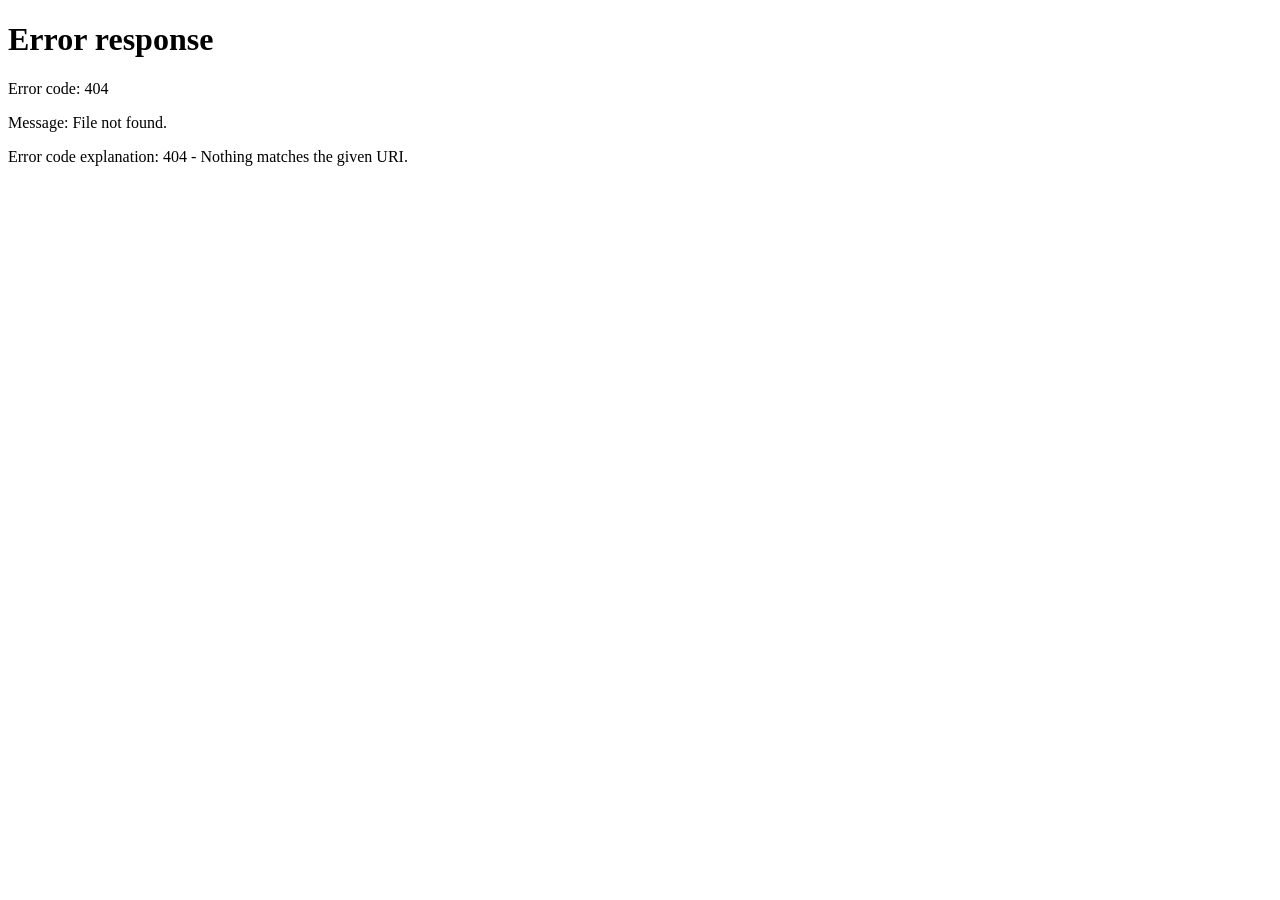
==== map.html @ 418e3bab "新增公交地铁出入口分段与到站提醒升级，修复火车分段面板等 4 处问题" ====
<!doctype html>
<html lang="zh-CN">
<head>
  <meta charset="utf-8" />
  <meta name="viewport" content="width=device-width, initial-scale=1, viewport-fit=cover" />
  <title>ZenMap · 地图</title>
  <meta name="description" content="ZenMap 导航地图页。" />
  <meta name="theme-color" media="(prefers-color-scheme: light)" content="#ffffff" />
  <meta name="theme-color" media="(prefers-color-scheme: dark)" content="#000000" />
  <link rel="icon" href="data:image/svg+xml,<svg xmlns='http://www.w3.org/2000/svg' viewBox='0 0 24 24'><polygon points='3 11 22 2 13 21 11 13 3 11' fill='%231d1d1f' stroke='%23ffffff' stroke-width='1.2'/></svg>" />

  <link rel="preconnect" href="https://tile.openstreetmap.de" />
  <link rel="preconnect" href="https://restapi.amap.com" />
  <link rel="preconnect" href="https://photon.komoot.io" />
  <link rel="dns-prefetch" href="https://routing.openstreetmap.de" />
  <link rel="dns-prefetch" href="https://b.tile.openstreetmap.fr" />
  <link rel="dns-prefetch" href="https://router.project-osrm.org" />
  <link rel="dns-prefetch" href="https://overpass-api.de" />

  <link rel="stylesheet" href="./assets/vendor/leaflet.css" />
  <link rel="stylesheet" href="./assets/css/zen.css" />
  <link rel="stylesheet" href="./assets/css/zen-tw.css" />
</head>
<body class="overflow-hidden bg-zen-surface text-zen-ink antialiased">

  <div id="map" class="zen-map absolute inset-0 z-0"></div>
  <div id="map-skeleton" role="status">正在加载地图…</div>

  <div id="alert-banner" hidden role="alert" aria-live="assertive"
    class="fixed inset-x-3 top-[calc(env(safe-area-inset-top)+5rem)] z-30 border border-zen-ink bg-zen-ink px-4 py-3 text-zen-surface">
    <p id="alert-title" class="text-base font-semibold tracking-tight">即将到站</p>
    <p id="alert-sub" class="mt-0.5 text-xs opacity-80">请准备下车</p>
  </div>

  <header class="zen-topbar fixed inset-x-0 top-0 z-20 pt-[env(safe-area-inset-top)]">
    <div class="flex min-w-0 items-center gap-2 px-3 py-2 sm:px-4">
      <a href="./index.html" aria-label="返回首页"
        class="zen-icon shrink-0 focus-visible:outline-2 focus-visible:outline-offset-2 focus-visible:outline-zen-ink">
        <span aria-hidden="true"><svg viewBox="0 0 24 24" fill="none" stroke="currentColor" stroke-width="2" stroke-linecap="round" stroke-linejoin="round" aria-hidden="true" class="size-5"><path d="m15 18-6-6 6-6" /></svg></span>
      </a>

      <div class="min-w-0 flex-1 px-1">
        <p id="mode-label" class="zen-label">导航</p>
        <p id="dest-label" class="mt-1 truncate text-base font-semibold tracking-[-0.02em]">目的地</p>
        <div id="dest-note" hidden class="mt-1 flex flex-col gap-0.5 text-[0.6875rem] text-zen-ghost">
          <div class="flex items-center gap-2">
            <span id="dest-note-text" class="min-w-0 truncate"></span>
            <button id="dest-switch" type="button" hidden
              class="shrink-0 underline underline-offset-4 transition-colors hover:text-zen-ink focus-visible:outline-2 focus-visible:outline-offset-2 focus-visible:outline-zen-ink">换一个</button>
          </div>
          <p id="dest-note-warn" hidden class="truncate">实时地点服务繁忙，已使用备用数据</p>
        </div>
      </div>

      <button id="locate-btn" type="button" aria-label="定位到我的位置"
        class="zen-icon shrink-0 focus-visible:outline-2 focus-visible:outline-offset-2 focus-visible:outline-zen-ink">
        <svg aria-hidden="true" viewBox="0 0 24 24" fill="none" stroke="currentColor" stroke-width="1.5" stroke-linecap="round" class="size-5">
          <circle cx="12" cy="12" r="3.2" />
          <path d="M12 2.5v3.2M12 18.3v3.2M2.5 12h3.2M18.3 12h3.2" />
        </svg>
      </button>
    </div>
  </header>

  <div id="nav-bar" hidden role="status" aria-live="polite"
    style="top: calc(env(safe-area-inset-top) + var(--z-topbar, 5rem) + 0.5rem)"
    class="zen-glass fixed inset-x-3 z-30 border border-zen-line px-4 py-3">
    <div class="flex items-baseline justify-between gap-3">
      <p id="nav-remain" class="text-lg font-semibold tracking-[-0.02em]">等待定位…</p>
      <p id="nav-eta" class="shrink-0 text-xs text-zen-ghost"></p>
    </div>
    <p id="nav-leg" class="mt-1 truncate text-xs leading-5 text-zen-ghost" hidden></p>
    <div id="nav-offroute" hidden class="mt-2.5 flex items-center justify-between gap-3 border-t border-zen-line pt-2.5">
      <p class="text-sm font-medium tracking-[-0.01em]">已偏离路线</p>
      <button id="nav-reroute" type="button"
        class="zen-mini text-xs focus-visible:outline-2 focus-visible:outline-offset-2 focus-visible:outline-zen-ink">重新规划</button>
    </div>
  </div>

  <button id="nav-exit" type="button" hidden
    style="bottom: calc(env(safe-area-inset-bottom) + 1rem)"
    class="zen-pill zen-pill-solid fixed right-3 z-30 text-xs focus-visible:outline-2 focus-visible:outline-offset-2 focus-visible:outline-zen-ink">退出导航</button>

  <div id="dest-candidates" hidden style="top: calc(var(--z-topbar, 5rem) + 0.75rem); max-height: calc(100dvh - var(--z-sheet, 0px) - var(--z-topbar, 5rem) - 10rem); overflow-y: auto"
    class="zen-glass fixed inset-x-3 z-30 border border-zen-line p-4 sm:left-auto sm:w-96">
    <div class="flex items-center justify-between gap-3">
      <p id="dest-candidates-title" class="zen-label">找到多个地点</p>
      <button id="dest-candidates-close" type="button"
        class="text-[0.6875rem] text-zen-ghost transition-colors hover:text-zen-ink focus-visible:outline-2 focus-visible:outline-offset-2 focus-visible:outline-zen-ink">收起</button>
    </div>
    <p class="mt-1.5 text-xs leading-5 text-zen-ghost">选一个再规划路线，选错可以点「换一个」改。</p>
    <ul id="dest-candidate-list" role="group" aria-label="候选地点" class="mt-3 grid gap-2"></ul>
    <button id="dest-retype" type="button"
      class="mt-3 text-xs text-zen-ghost underline underline-offset-4 transition-colors hover:text-zen-ink focus-visible:outline-2 focus-visible:outline-offset-2 focus-visible:outline-zen-ink">都不是，重新输入</button>
  </div>

  <button id="gas-btn" type="button" hidden style="bottom: calc(var(--z-sheet, 0px) + 0.75rem)"
    class="zen-pill fixed right-3 z-20 text-xs tracking-[-0.01em] text-zen-ink focus-visible:outline-2 focus-visible:outline-offset-2 focus-visible:outline-zen-ink">
    <span aria-hidden="true"><svg viewBox="0 0 24 24" fill="none" stroke="currentColor" stroke-width="1.5" stroke-linecap="round" stroke-linejoin="round" aria-hidden="true" class="size-4"><line x1="3" x2="15" y1="22" y2="22" /><line x1="4" x2="14" y1="9" y2="9" /><path d="M14 22V4a2 2 0 0 0-2-2H6a2 2 0 0 0-2 2v18" /><path d="M14 13h2a2 2 0 0 1 2 2v2a2 2 0 0 0 2 2 2 2 0 0 0 2-2V9.83a2 2 0 0 0-.59-1.42L18 5" /></svg></span><span>附近加油站</span>
  </button>

  <button id="gas-chip" type="button" hidden style="bottom: calc(var(--z-sheet, 0px) + 0.75rem)"
    class="zen-pill zen-pill-solid fixed right-3 z-20 text-xs tracking-[-0.01em] focus-visible:outline-2 focus-visible:outline-offset-2 focus-visible:outline-zen-ink">
    <span aria-hidden="true"><svg viewBox="0 0 24 24" fill="none" stroke="currentColor" stroke-width="1.5" stroke-linecap="round" stroke-linejoin="round" aria-hidden="true" class="size-4"><line x1="3" x2="15" y1="22" y2="22" /><line x1="4" x2="14" y1="9" y2="9" /><path d="M14 22V4a2 2 0 0 0-2-2H6a2 2 0 0 0-2 2v18" /><path d="M14 13h2a2 2 0 0 1 2 2v2a2 2 0 0 0 2 2 2 2 0 0 0 2-2V9.83a2 2 0 0 0-.59-1.42L18 5" /></svg></span><span>途经 <span id="gas-chip-name"></span></span><span class="opacity-60">更换</span>
  </button>

  <div id="gas-panel" hidden style="bottom: calc(var(--z-sheet, 0px) + 4rem); max-height: calc(100dvh - var(--z-sheet, 0px) - 11rem); overflow-y: auto"
    class="zen-glass fixed inset-x-3 z-20 border border-zen-line p-4 sm:left-auto sm:w-96">
    <div class="flex items-center justify-between gap-3">
      <p class="zen-label">附近加油站</p>
      <div class="flex items-center gap-3">
        <button id="gas-refresh" type="button"
          class="text-[0.6875rem] text-zen-ghost transition-colors hover:text-zen-ink focus-visible:outline-2 focus-visible:outline-offset-2 focus-visible:outline-zen-ink">刷新</button>
        <button id="gas-close" type="button"
          class="text-[0.6875rem] text-zen-ghost transition-colors hover:text-zen-ink focus-visible:outline-2 focus-visible:outline-offset-2 focus-visible:outline-zen-ink">收起</button>
      </div>
    </div>
    <p id="gas-status" class="mt-1.5 text-xs leading-5 text-zen-ghost">正在查找…</p>
    <p id="gas-waypoint" hidden class="mt-1.5 text-xs leading-5 text-zen-ink">途经 <span id="gas-waypoint-name" class="font-medium"></span><button
        id="gas-clear" type="button"
        class="ml-1 text-xs text-zen-ghost underline underline-offset-4 transition-colors hover:text-zen-ink focus-visible:outline-2 focus-visible:outline-offset-4 focus-visible:outline-zen-ink">取消</button></p>
    <ul id="gas-list" class="mt-2 divide-y divide-zen-line border-t border-zen-line"></ul>
  </div>

  <section id="sheet" class="zen-glass fixed inset-x-0 bottom-0 z-20 px-5 pb-[max(1rem,env(safe-area-inset-bottom))] pt-4">
    <div class="flex items-start justify-between gap-4">
      <div class="min-w-0">
        <p class="zen-label">起点</p>
        <p class="mt-1.5 flex items-center gap-2 text-base font-semibold tracking-[-0.02em]">
          <span id="status-dot" hidden></span>
          <span id="status-text" class="truncate">正在获取位置…</span>
        </p>
        <p id="status-sub" class="mt-1.5 text-xs leading-5 text-zen-ghost">首次使用请允许位置权限</p>
      </div>
      <button id="retry-btn" type="button" hidden
        class="zen-mini shrink-0 text-xs focus-visible:outline-2 focus-visible:outline-offset-2 focus-visible:outline-zen-ink">重试定位</button>
    </div>

    <p id="offline-note" hidden class="mt-2 text-xs leading-5 text-zen-ghost">网络已断开 · 可显示上次查到的加油站/天气</p>

    <button id="manual-link" type="button"
      class="mt-3 text-xs text-zen-ghost underline-offset-4 transition-colors hover:text-zen-ink hover:underline focus-visible:outline-2 focus-visible:outline-offset-4 focus-visible:outline-zen-ink">手动设置起点</button>

    <form id="origin-form" class="mt-3 items-center gap-2" hidden>
      <label for="origin-input" class="sr-only">手动输入起点</label>
      <input id="origin-input" type="text" enterkeyhint="go" autocomplete="off" autocapitalize="off" spellcheck="false" maxlength="60"
        placeholder="输入起点，如：人民广场"
        class="min-w-0 flex-1 bg-transparent pb-2 text-base tracking-[-0.01em] caret-zen-ink outline-none placeholder:text-zen-ghost" />
      <button type="submit" aria-label="确认起点"
        class="zen-icon-solid shrink-0 focus-visible:outline-2 focus-visible:outline-offset-2 focus-visible:outline-zen-ink"><span aria-hidden="true"><svg viewBox="0 0 24 24" fill="none" stroke="currentColor" stroke-width="2" stroke-linecap="round" stroke-linejoin="round" aria-hidden="true" class="size-5"><path d="m9 18 6-6-6-6" /></svg></span></button>
    </form>
    <p id="origin-error" hidden class="mt-2 text-xs text-zen-ghost">没找到这个地点，换个说法试试</p>

    <div id="weather-panel" hidden class="mt-4 border-t border-zen-line pt-4">
      <p class="zen-label">天气</p>
      <p class="mt-1.5 flex items-baseline gap-2">
        <span id="weather-temp" class="text-[1.75rem] font-semibold leading-none tracking-[-0.02em]">—</span>
        <span id="weather-text" class="text-sm text-zen-ghost">正在获取…</span>
      </p>
      <p id="weather-rain" class="mt-1.5 text-xs leading-5 text-zen-ghost"></p>
      <p id="weather-dest" hidden class="mt-1.5 text-xs leading-5 text-zen-ghost">目的地 <span id="weather-dest-temp"></span>° <span id="weather-dest-text"></span></p>
    </div>

    <div id="route-panel" hidden class="mt-4 border-t border-zen-line pt-4">
      <div class="flex items-center justify-between gap-3">
        <p id="route-title" class="zen-label">公交路线</p>
        <span id="route-tag" class="zen-badge"></span>
      </div>
      <p id="route-summary" class="mt-2">正在规划路线…</p>
      <p id="route-note" hidden class="mt-1.5 text-xs leading-5 text-zen-ghost"></p>
      <div id="route-strategy" hidden role="group" aria-label="公交策略" class="mt-3 flex flex-wrap items-center gap-1.5"></div>
      <div id="route-options" hidden class="mt-3 flex flex-wrap gap-2"></div>
      <div id="route-safety" hidden class="mt-3 border-t border-zen-line pt-3"></div>
      <p id="safety-disclaimer" hidden class="mt-2 text-xs leading-5 text-zen-ghost">安全评分为启发式估算，风险数据为演示样本</p>
      <div id="transit-cross" hidden class="mt-3 border border-zen-line p-3">
        <p id="transit-cross-text" class="text-xs leading-5"></p>
        <button id="transit-cross-toggle" type="button"
          class="mt-2 text-xs text-zen-ghost underline underline-offset-4 transition-colors hover:text-zen-ink focus-visible:outline-2 focus-visible:outline-offset-2 focus-visible:outline-zen-ink">查看分段</button>
        <a id="transit-cross-12306" href="https://kyfw.12306.cn/otn/leftTicket/init" target="_blank" rel="noopener"
          class="ml-3 mt-2 inline-block text-xs text-zen-ghost underline underline-offset-4 transition-colors hover:text-zen-ink focus-visible:outline-2 focus-visible:outline-offset-2 focus-visible:outline-zen-ink">去 12306 查高铁票</a>
        <ul id="transit-legs" hidden class="mt-2.5 grid gap-1.5 border-t border-zen-line pt-2.5 text-xs leading-5 text-zen-ghost"></ul>
      </div>
      <div id="route-stops" class="mt-2.5 grid grid-cols-2 gap-x-4 gap-y-1.5 text-xs leading-5 text-zen-ghost">
        <div class="min-w-0">
          <p class="truncate">上车 <span id="board-name" class="text-zen-ink">—</span></p>
          <p id="board-extra" class="truncate text-zen-ink" hidden></p>
        </div>
        <div class="min-w-0">
          <p class="truncate">下车 <span id="alight-name" class="text-zen-ink">—</span></p>
          <p id="alight-extra" class="truncate text-zen-ink" hidden></p>
        </div>
      </div>
      <div id="route-exits" hidden class="mt-2">
        <button id="route-exits-toggle" type="button"
          class="text-xs text-zen-ghost underline underline-offset-4 transition-colors hover:text-zen-ink focus-visible:outline-2 focus-visible:outline-offset-2 focus-visible:outline-zen-ink">看其他出入口</button>
        <ul id="route-exits-list" hidden class="mt-2 grid gap-1.5 text-xs leading-5 text-zen-ghost"></ul>
      </div>
      <div id="route-remind" class="mt-3.5 flex flex-wrap items-center gap-x-3 gap-y-2">
        <label for="threshold" class="text-xs text-zen-ghost">到站提醒</label>
        <select id="threshold"
          class="zen-mini text-xs text-zen-ink outline-none focus-visible:outline-2 focus-visible:outline-offset-2 focus-visible:outline-zen-ink">
          <option value="300">300 m</option>
          <option value="500" selected>500 m</option>
          <option value="800">800 m</option>
          <option value="1000">1 km</option>
        </select>
        <button id="test-alert" type="button"
          class="zen-mini text-xs text-zen-ghost focus-visible:outline-2 focus-visible:outline-offset-2 focus-visible:outline-zen-ink">试一下提醒</button>
      </div>
      <p id="remind-status" class="mt-3 text-xs leading-5 text-zen-ghost">等待定位…</p>

      <button id="start-nav-btn" type="button" hidden
        class="zen-btn-primary mt-4 w-full focus-visible:outline-2 focus-visible:outline-offset-2 focus-visible:outline-zen-ink">开始导航</button>
    </div>
  </section>

  <script src="./assets/vendor/leaflet.js" defer></script>
  <script src="./assets/js/config.js" defer></script>
  <script src="./assets/js/store.js" defer></script>
  <script src="./assets/js/net.js" defer></script>
  <script src="./assets/js/coord.js" defer></script>
  <script src="./assets/js/remind.js" defer></script>
  <script src="./assets/js/transit.js" defer></script>
  <script src="./assets/js/drive.js" defer></script>
  <script src="./assets/js/safety.js" defer></script>
  <script src="./assets/js/gas.js" defer></script>
  <script src="./assets/js/weather.js" defer></script>
  <script src="./assets/js/poi.js" defer></script>
  <script src="./assets/js/map.js" defer></script>
</body>
</html>
---- assets/css/zen.css ----
:root {
  color-scheme: light dark;
  --z-surface: #ffffff;
  --z-ink: #1d1d1f;
  --z-ghost: #86868b;
  --z-line: #e5e5ea;
  --z-fill: #f2f2f7;
  --z-grade-high: #34c759;
  --z-grade-mid: #ff9500;
  --z-grade-low: #ff3b30;
  --z-accent-soft: #f2f2f7;
  --z-surface-glass: rgba(255, 255, 255, 0.72);
  --z-shadow-sm: 0 1px 2px rgba(0, 0, 0, 0.05);
  --z-shadow-md: 0 8px 30px rgba(0, 0, 0, 0.08);
  --z-radius: 1.25rem;
  --z-radius-btn: 0.875rem;
  --z-ease: cubic-bezier(0.34, 1.56, 0.64, 1);
}

@media (prefers-color-scheme: dark) {
  :root {
    --z-surface: #000000;
    --z-ink: #f5f5f7;
    --z-ghost: #98989d;
    --z-line: #2c2c2e;
    --z-fill: #1c1c1e;
    --z-grade-high: #30d158;
    --z-grade-mid: #ff9f0a;
    --z-grade-low: #ff453a;
    --z-accent-soft: #1c1c1e;
    --z-surface-glass: rgba(28, 28, 30, 0.72);
    --z-shadow-sm: none;
    --z-shadow-md: 0 8px 30px rgba(0, 0, 0, 0.55);
  }
}

html {
  -webkit-text-size-adjust: 100%;
  -webkit-tap-highlight-color: transparent;
}

body {
  font-family: -apple-system, "SF Pro Display", "SF Pro Text", "PingFang SC", "Hiragino Sans GB", "Microsoft YaHei", system-ui, sans-serif;
  line-height: 1.5;
}

::selection {
  background: color-mix(in srgb, var(--z-ink) 18%, transparent);
}

input:-webkit-autofill {
  -webkit-text-fill-color: var(--z-ink);
  -webkit-box-shadow: 0 0 0 100px var(--z-surface) inset;
}

.zen-radius {
  border-radius: var(--z-radius);
}

.zen-num {
  font-variant-numeric: tabular-nums;
}

.zen-label {
  font-size: 0.6875rem;
  font-weight: 500;
  letter-spacing: 0.1em;
  text-transform: uppercase;
  color: var(--z-ghost);
}

.zen-glass {
  background: var(--z-surface-glass);
  -webkit-backdrop-filter: saturate(180%) blur(20px);
  backdrop-filter: saturate(180%) blur(20px);
}

@supports not ((backdrop-filter: blur(1px)) or (-webkit-backdrop-filter: blur(1px))) {
  .zen-glass {
    background: var(--z-surface);
  }
}

.zen-btn-primary {
  display: flex;
  align-items: center;
  justify-content: center;
  gap: 0.625rem;
  border: 0;
  border-radius: 999px;
  padding: 1.0625rem 1.75rem;
  background: var(--z-ink);
  color: var(--z-surface);
  box-shadow: var(--z-shadow-sm);
  transition: transform 0.25s var(--z-ease), background-color 0.25s ease;
}

.zen-btn-primary:hover {
  background: color-mix(in srgb, var(--z-ink) 84%, var(--z-surface));
}

.zen-btn-primary:active {
  transform: scale(0.97);
  background: color-mix(in srgb, var(--z-ink) 72%, var(--z-surface));
}

.zen-btn-primary:focus-visible {
  outline: 2px solid var(--z-ink);
  outline-offset: 3px;
}

.zen-btn-secondary {
  display: flex;
  align-items: center;
  justify-content: center;
  gap: 0.5rem;
  border: 0;
  border-radius: 999px;
  padding: 0.9375rem 1.5rem;
  background: var(--z-fill);
  color: var(--z-ink);
  transition: transform 0.25s var(--z-ease), background-color 0.25s ease;
}

.zen-btn-secondary:hover {
  background: color-mix(in srgb, var(--z-fill) 88%, var(--z-ink));
}

.zen-btn-secondary:active {
  transform: scale(0.98);
}

.zen-btn-secondary:focus-visible {
  outline: 2px solid var(--z-ink);
  outline-offset: 3px;
}

.zen-mini {
  border: 0;
  border-radius: 999px;
  padding: 0.5rem 0.875rem;
  background: var(--z-fill);
  color: var(--z-ink);
  transition: transform 0.25s var(--z-ease), background-color 0.25s ease;
}

.zen-mini:hover {
  background: color-mix(in srgb, var(--z-fill) 88%, var(--z-ink));
}

.zen-mini:active {
  transform: scale(0.97);
}

.zen-list {
  overflow: hidden;
  border-radius: var(--z-radius);
  background: var(--z-surface);
  box-shadow: 0 0 0 1px var(--z-line);
}

.zen-row {
  position: relative;
  display: flex;
  align-items: center;
  gap: 1rem;
  width: 100%;
  padding: 0.9375rem 1.125rem;
  text-align: left;
  color: var(--z-ink);
  transition: background-color 0.25s ease;
}

.zen-row::before {
  content: "";
  position: absolute;
  top: 0;
  left: 3.875rem;
  right: 0;
  height: 1px;
  background: var(--z-line);
}

.zen-row:first-child::before {
  content: none;
}

.zen-row:hover {
  background: var(--z-fill);
}

.zen-row:active {
  background: color-mix(in srgb, var(--z-fill) 80%, var(--z-ink));
}

.zen-row:focus-visible {
  outline: none;
  box-shadow: inset 0 0 0 2px var(--z-ink);
}

.zen-row-icon {
  display: grid;
  place-items: center;
  width: 1.75rem;
  color: var(--z-ink);
}

.zen-row-arrow {
  display: grid;
  place-items: center;
  margin-left: auto;
  color: var(--z-ghost);
}

.zen-chip {
  border: 0;
  border-radius: 999px;
  padding: 0.4375rem 0.875rem;
  background: var(--z-accent-soft);
  color: var(--z-ghost);
  font-size: 0.75rem;
  transition: transform 0.25s var(--z-ease), background-color 0.25s ease, color 0.25s ease;
}

.zen-chip:hover {
  background: color-mix(in srgb, var(--z-fill) 82%, var(--z-ink));
  color: var(--z-ink);
}

.zen-chip:active {
  transform: scale(0.97);
}

.zen-chip:focus-visible {
  outline: 2px solid var(--z-ink);
  outline-offset: 2px;
}

.zen-badge {
  display: inline-flex;
  align-items: center;
  border-radius: 999px;
  padding: 0.25rem 0.625rem;
  background: var(--z-accent-soft);
  color: var(--z-ghost);
  font-size: 0.6875rem;
  letter-spacing: 0.02em;
  white-space: nowrap;
}

.zen-icon {
  display: grid;
  place-items: center;
  width: 2.5rem;
  height: 2.5rem;
  border-radius: 999px;
  color: var(--z-ink);
  transition: transform 0.25s var(--z-ease), background-color 0.25s ease;
}

.zen-icon:hover {
  background: color-mix(in srgb, var(--z-fill) 70%, transparent);
}

.zen-icon:active {
  transform: scale(0.94);
  background: var(--z-fill);
}

.zen-icon:focus-visible {
  outline: 2px solid var(--z-ink);
  outline-offset: 2px;
}

.zen-icon-solid {
  display: grid;
  place-items: center;
  width: 2.5rem;
  height: 2.5rem;
  border: 0;
  border-radius: 999px;
  background: var(--z-ink);
  color: var(--z-surface);
  transition: transform 0.25s var(--z-ease), background-color 0.25s ease;
}

.zen-icon-solid:hover {
  background: color-mix(in srgb, var(--z-ink) 84%, var(--z-surface));
}

.zen-icon-solid:active {
  transform: scale(0.94);
}

.zen-icon-solid:focus-visible {
  outline: 2px solid var(--z-ink);
  outline-offset: 2px;
}

.zen-pill {
  display: flex;
  align-items: center;
  gap: 0.375rem;
  border: 1px solid var(--z-line);
  border-radius: 999px;
  padding: 0.625rem 0.9375rem;
  background: var(--z-surface-glass);
  -webkit-backdrop-filter: saturate(180%) blur(20px);
  backdrop-filter: saturate(180%) blur(20px);
  box-shadow: var(--z-shadow-md);
  transition: transform 0.25s var(--z-ease), background-color 0.25s ease;
}

.zen-pill:hover {
  background: color-mix(in srgb, var(--z-surface-glass) 82%, var(--z-ink));
}

.zen-pill:active {
  transform: scale(0.97);
}

.zen-pill:focus-visible {
  outline: 2px solid var(--z-ink);
  outline-offset: 2px;
}

@supports not ((backdrop-filter: blur(1px)) or (-webkit-backdrop-filter: blur(1px))) {
  .zen-pill {
    background: var(--z-surface);
  }
}

.zen-pill-solid {
  border-color: transparent;
  background: var(--z-ink);
  color: var(--z-surface);
}

.zen-pill-solid:hover {
  background: color-mix(in srgb, var(--z-ink) 84%, var(--z-surface));
}

.zen-topbar {
  border-bottom: 1px solid var(--z-line);
  background: var(--z-surface-glass);
  -webkit-backdrop-filter: saturate(180%) blur(20px);
  backdrop-filter: saturate(180%) blur(20px);
}

@supports not ((backdrop-filter: blur(1px)) or (-webkit-backdrop-filter: blur(1px))) {
  .zen-topbar {
    background: var(--z-surface);
  }
}

#sheet {
  border-radius: var(--z-radius) var(--z-radius) 0 0;
  box-shadow: 0 -8px 30px rgba(0, 0, 0, 0.08);
  max-height: 52vh;
  max-height: 52dvh;
  overflow-y: auto;
  overscroll-behavior: contain;
}

@media (prefers-color-scheme: dark) {
  #sheet {
    box-shadow: 0 -8px 30px rgba(0, 0, 0, 0.5);
  }
}

@media (min-width: 640px) {
  #sheet {
    border-radius: var(--z-radius);
  }
}

#panel {
  position: fixed;
  inset: 0;
  z-index: 50;
  display: none;
}

#panel[data-open="true"] {
  display: block;
}

.zen-scrim {
  opacity: 0;
  transition: opacity 0.3s ease;
}

.zen-scrim[data-open="true"] {
  opacity: 1;
}

.zen-panel {
  opacity: 0;
  transform: translateY(1.5rem);
  transition: opacity 0.32s var(--z-ease), transform 0.32s var(--z-ease);
}

.zen-panel[data-open="true"] {
  opacity: 1;
  transform: none;
}

.zen-rise {
  animation: zen-rise 0.32s var(--z-ease) both;
}

@keyframes zen-rise {
  from {
    opacity: 0;
    transform: translateY(0.6rem);
  }
  to {
    opacity: 1;
    transform: none;
  }
}

.zen-shake {
  animation: zen-shake 0.2s ease-in-out 2;
}

@keyframes zen-shake {
  0%,
  100% {
    transform: none;
  }
  25% {
    transform: translateX(-4px);
  }
  75% {
    transform: translateX(4px);
  }
}

#destination,
#origin-input {
  border-bottom: 1px solid var(--z-line);
  transition: border-color 0.25s ease;
}

#destination:focus,
#origin-input:focus {
  border-bottom-color: var(--z-ink);
}

#start-btn {
  font-weight: 600;
}

#close-btn {
  border-radius: 999px;
  transition: background-color 0.25s ease, color 0.25s ease;
}

#close-btn:hover {
  background: var(--z-fill);
  color: var(--z-ink);
}

#alert-banner {
  border-radius: var(--z-radius-btn);
  box-shadow: 0 8px 30px rgba(0, 0, 0, 0.18);
  animation: zen-flash 1s ease-in-out infinite;
}

#alert-banner[hidden] {
  display: none;
}

#gas-btn[hidden] {
  display: none;
}

#gas-chip[hidden] {
  display: none;
}

#gas-panel {
  border-radius: var(--z-radius);
}

#gas-list {
  border-top-color: var(--z-line);
}

#gas-clear:focus-visible,
#gas-refresh:focus-visible,
#gas-close:focus-visible {
  outline-color: var(--z-ink);
}

.gas-row {
  transition: background-color 0.25s ease, color 0.25s ease;
}

.gas-row:hover {
  background: var(--z-fill);
}

.gas-row[aria-pressed="true"] {
  background: var(--z-ink);
  color: var(--z-surface);
  font-weight: 500;
}

.gas-row[aria-pressed="true"] .gas-meta {
  color: var(--z-surface);
  opacity: 0.8;
}

#route-summary {
  font-size: 1.75rem;
  font-weight: 600;
  letter-spacing: -0.02em;
  line-height: 1.2;
  font-variant-numeric: tabular-nums;
}

#route-panel {
  border-top-color: var(--z-line);
}

#route-stops[hidden],
#route-remind[hidden],
#route-options[hidden],
#route-strategy[hidden],
#route-safety[hidden] {
  display: none;
}

#route-strategy .zen-mini[aria-pressed="true"] {
  background: var(--z-ink);
  color: var(--z-surface);
}

#nav-bar[hidden],
#nav-exit[hidden],
#nav-offroute[hidden],
#start-nav-btn[hidden] {
  display: none;
}

body[data-nav="on"] #sheet,
body[data-nav="on"] #gas-btn,
body[data-nav="on"] #gas-chip,
body[data-nav="on"] #gas-panel,
body[data-nav="on"] #dest-candidates {
  display: none;
}

body[data-nav="on"] #alert-banner {
  top: calc(env(safe-area-inset-top) + var(--z-topbar, 5rem) + 9.5rem);
}

#route-strategy .zen-mini:disabled {
  opacity: 0.55;
}

#route-options .zen-option {
  min-width: 7.5rem;
  border-radius: var(--z-radius-btn);
  transition: transform 0.25s var(--z-ease), background-color 0.25s ease, border-color 0.25s ease, color 0.25s ease;
}

#route-options .zen-option:hover {
  background: var(--z-fill);
}

#route-options .zen-option-active {
  border-color: var(--z-ink);
  background: var(--z-ink);
  color: var(--z-surface);
}

#route-options .zen-option-active:hover {
  background: var(--z-ink);
}

#route-options .zen-option-active .zen-grade-high,
#route-options .zen-option-active .zen-grade-mid,
#route-options .zen-option-active .zen-grade-low {
  color: var(--z-surface);
  opacity: 0.8;
}

#dest-candidates .zen-option {
  border-radius: var(--z-radius-btn);
  transition: background-color 0.25s ease, border-color 0.25s ease, color 0.25s ease;
}

#dest-candidates .zen-option:hover {
  background: var(--z-fill);
}

#dest-candidates .zen-option-active {
  border-color: var(--z-ink);
  background: var(--z-ink);
  color: var(--z-surface);
}

#dest-candidates .zen-option-active:hover {
  background: var(--z-ink);
}

#dest-candidates .zen-option-active .zen-cand-sub {
  color: var(--z-surface);
  opacity: 0.75;
}

#route-safety > p:first-child {
  display: inline-flex;
  align-items: baseline;
  gap: 0.35rem;
  border-radius: 999px;
  padding: 0.3125rem 0.75rem;
  background: var(--z-accent-soft);
  font-size: 0.8125rem;
  font-variant-numeric: tabular-nums;
}

#route-safety > p:not(:first-child) {
  border-radius: 0.375rem;
  padding-left: 0.35rem;
}

#weather-temp {
  font-variant-numeric: tabular-nums;
}

#map-skeleton {
  position: fixed;
  top: calc(env(safe-area-inset-top) + var(--z-topbar, 5rem) + 1rem);
  left: 50%;
  z-index: 10;
  transform: translateX(-50%);
  border-radius: 999px;
  padding: 0.4375rem 0.875rem;
  background: var(--z-surface-glass);
  -webkit-backdrop-filter: saturate(180%) blur(20px);
  backdrop-filter: saturate(180%) blur(20px);
  box-shadow: var(--z-shadow-sm);
  color: var(--z-ghost);
  font-size: 0.8125rem;
  pointer-events: none;
}

#map-skeleton[hidden] {
  display: none;
}

.zen-map .leaflet-container {
  background: var(--z-surface);
  font-family: inherit;
  color: var(--z-ink);
}

.zen-map .leaflet-tile-pane {
  filter: grayscale(1) contrast(1.06);
}

@media (prefers-color-scheme: dark) {
  .zen-map .leaflet-tile-pane {
    filter: invert(1) grayscale(1) contrast(1.06);
  }
}

.zen-map .leaflet-control-attribution {
  padding: 4px 8px;
  background: transparent;
  color: var(--z-ghost);
  font-size: 10px;
  text-shadow: 0 0 2px var(--z-surface);
}

.zen-map .leaflet-control-attribution a {
  color: var(--z-ghost);
}

.zen-map .leaflet-bottom {
  bottom: calc(var(--z-sheet, 0px) + var(--z-bottom-extra, 0px));
  transition: bottom 0.3s var(--z-ease);
}

.zen-marker-dot {
  position: relative;
  display: block;
  width: 14px;
  height: 14px;
  border-radius: 999px;
  background: var(--z-ink);
  box-shadow: 0 0 0 3px var(--z-surface);
}

.zen-marker-dot::after {
  content: "";
  position: absolute;
  inset: -8px;
  border: 1px solid var(--z-ink);
  border-radius: 999px;
  opacity: 0.18;
  animation: zen-ping 3.2s cubic-bezier(0.16, 0.84, 0.44, 1) infinite;
}

.zen-marker-manual {
  display: block;
  width: 14px;
  height: 14px;
  border: 2px solid var(--z-ink);
  border-radius: 999px;
  background: var(--z-surface);
  box-sizing: border-box;
  box-shadow: 0 0 0 3px var(--z-surface);
}

.zen-marker-dest {
  display: block;
  width: 14px;
  height: 14px;
  border: 2px solid var(--z-ink);
  background: var(--z-surface);
  box-sizing: border-box;
  transform: rotate(45deg);
  box-shadow: 0 0 0 3px var(--z-surface);
}

.zen-marker-gas {
  position: relative;
  display: block;
  width: 14px;
  height: 14px;
  border: 2px solid var(--z-ink);
  border-radius: 999px;
  background: var(--z-surface);
  box-sizing: border-box;
}

.zen-marker-gas::after {
  content: "";
  position: absolute;
  inset: 3px;
  border-radius: 999px;
  background: var(--z-ink);
}

.zen-stop-board {
  display: block;
  width: 14px;
  height: 14px;
  border: 2px solid var(--z-ink);
  border-radius: 999px;
  background: var(--z-surface);
  box-sizing: border-box;
}

.zen-stop-alight {
  display: block;
  width: 14px;
  height: 14px;
  border-radius: 2px;
  background: var(--z-ink);
  box-shadow: 0 0 0 3px var(--z-surface);
}

.zen-marker-head {
  position: relative;
  display: block;
  width: 56px;
  height: 56px;
  pointer-events: none;
}

.zen-marker-cone {
  position: absolute;
  top: 50%;
  left: 50%;
  width: 44px;
  height: 44px;
  margin: -44px 0 0 -22px;
  color: var(--z-ink);
  opacity: 0.9;
  pointer-events: none;
  transform-origin: 50% 100%;
  transition: transform 0.18s linear;
}

.zen-marker-cone[hidden] {
  display: none;
}

.zen-marker-cone svg {
  display: block;
  width: 100%;
  height: 100%;
}

.zen-marker-core {
  position: absolute;
  top: 50%;
  left: 50%;
  width: 14px;
  height: 14px;
  margin: -7px 0 0 -7px;
  border-radius: 999px;
  background: var(--z-ink);
  box-shadow: 0 0 0 3px var(--z-surface);
}

#status-dot {
  display: inline-block;
  width: 0.5rem;
  height: 0.5rem;
  border-radius: 999px;
  background: var(--z-ink);
  animation: zen-blink 1.6s ease-in-out infinite;
}

#status-dot[hidden] {
  display: none;
}

#origin-form {
  display: flex;
}

#origin-form[hidden] {
  display: none;
}

.zen-grade-high {
  color: var(--z-grade-high);
}

.zen-grade-mid {
  color: var(--z-grade-mid);
}

.zen-grade-low {
  color: var(--z-grade-low);
}

@keyframes zen-flash {
  0%,
  100% {
    opacity: 1;
  }
  50% {
    opacity: 0.4;
  }
}

@keyframes zen-ping {
  0% {
    transform: scale(0.6);
    opacity: 0.4;
  }
  70%,
  100% {
    transform: scale(1.35);
    opacity: 0;
  }
}

@keyframes zen-blink {
  0%,
  100% {
    opacity: 0.3;
  }
  50% {
    opacity: 1;
  }
}

@media (prefers-reduced-motion: reduce) {
  .zen-btn-primary,
  .zen-btn-secondary,
  .zen-mini,
  .zen-row,
  .zen-chip,
  .zen-icon,
  .zen-icon-solid,
  .zen-pill,
  .gas-row,
  #route-options .zen-option,
  #close-btn,
  #destination,
  #origin-input,
  .zen-scrim,
  .zen-panel,
  .zen-map .leaflet-bottom {
    transition: none;
  }
  .zen-btn-primary:active,
  .zen-btn-secondary:active,
  .zen-mini:active,
  .zen-chip:active,
  .zen-icon:active,
  .zen-icon-solid:active,
  .zen-pill:active,
  .zen-btn-primary:hover,
  .zen-btn-secondary:hover,
  .zen-mini:hover,
  .zen-chip:hover,
  .zen-icon:hover,
  .zen-icon-solid:hover,
  .zen-pill:hover,
  #route-options .zen-option:hover {
    transform: none;
  }
  .zen-rise,
  .zen-shake,
  #alert-banner,
  #status-dot,
  .zen-marker-dot::after {
    animation: none;
  }
}
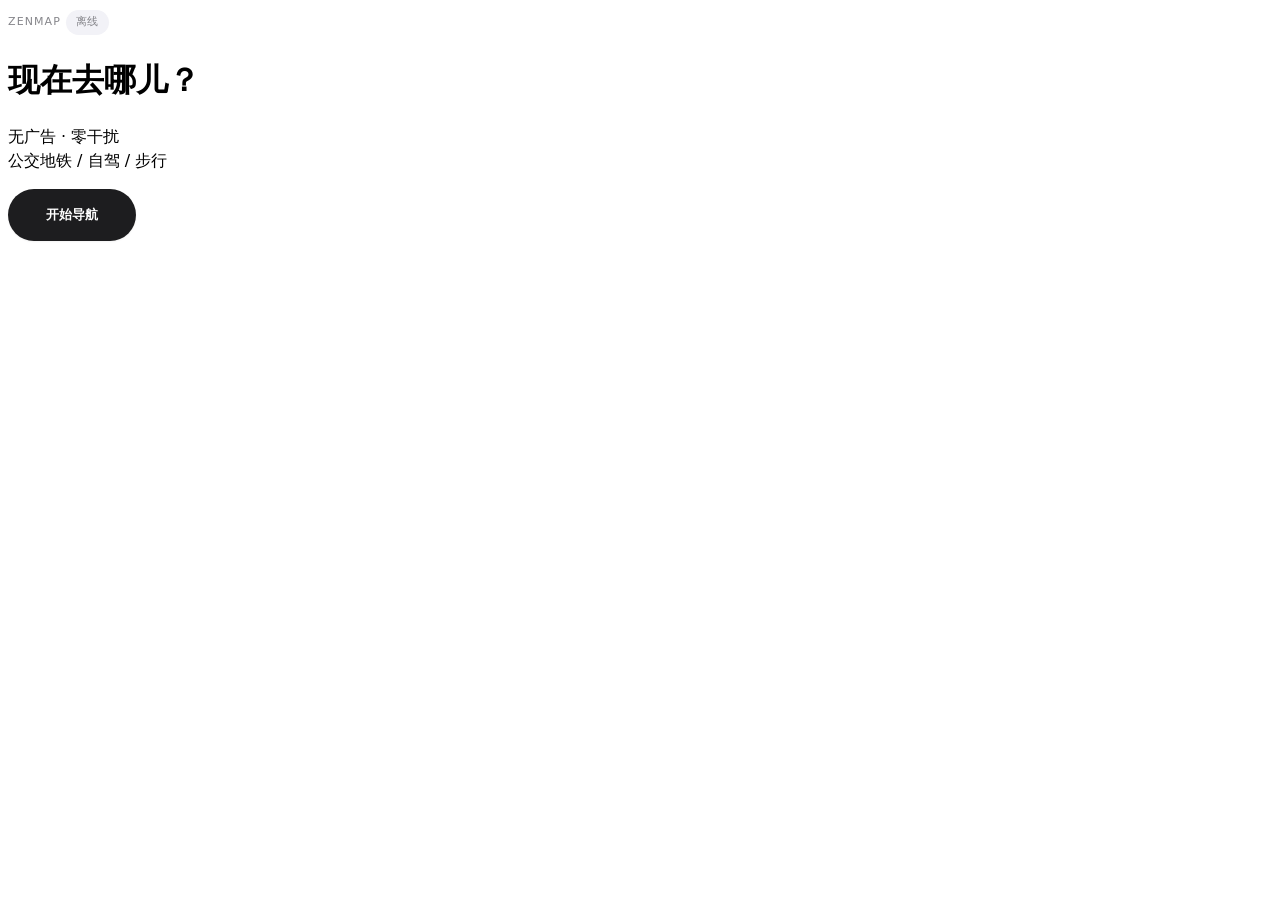
==== commit 2b6401d4: "出入口按方向拆分文案、过滤通用口名、出行方式改名 - 出入口统一由 exitTerm(side) 出文案：上车侧叫进站口、下车侧叫出站口，覆盖展开/收起按钮、空列表、接驳到达提示与「带我去」兜底 - " ====
--- a/map.html
+++ b/map.html
@@ -16,6 +16,8 @@
   <link rel="dns-prefetch" href="https://b.tile.openstreetmap.fr" />
   <link rel="dns-prefetch" href="https://router.project-osrm.org" />
   <link rel="dns-prefetch" href="https://overpass-api.de" />
+  <link rel="dns-prefetch" href="https://overpass.kumi.systems" />
+  <link rel="dns-prefetch" href="https://overpass.private.coffee" />
 
   <link rel="stylesheet" href="./assets/vendor/leaflet.css" />
   <link rel="stylesheet" href="./assets/css/zen.css" />
@@ -76,6 +78,22 @@
         class="zen-mini text-xs focus-visible:outline-2 focus-visible:outline-offset-2 focus-visible:outline-zen-ink">重新规划</button>
     </div>
   </div>
+
+  <div id="nav-guide" hidden class="zen-glass">
+    <span id="nav-guide-arrow" aria-hidden="true">
+      <svg viewBox="0 0 24 24" fill="none" stroke="currentColor" stroke-width="2.2" stroke-linecap="round" stroke-linejoin="round">
+        <path d="M12 20V6" />
+        <path d="M6 12l6-6 6 6" />
+      </svg>
+    </span>
+    <div class="min-w-0">
+      <p id="nav-guide-distance" class="zen-label truncate">前方 —</p>
+      <p id="nav-guide-action" role="status" aria-live="polite" class="text-lg font-semibold tracking-[-0.02em] truncate">沿路线前进</p>
+    </div>
+  </div>
+
+  <button id="nav-follow" type="button" hidden
+    class="zen-pill zen-pill-solid text-xs focus-visible:outline-2 focus-visible:outline-offset-2 focus-visible:outline-zen-ink">回到路线</button>
 
   <button id="nav-exit" type="button" hidden
     style="bottom: calc(env(safe-area-inset-bottom) + 1rem)"
@@ -180,20 +198,33 @@
           class="ml-3 mt-2 inline-block text-xs text-zen-ghost underline underline-offset-4 transition-colors hover:text-zen-ink focus-visible:outline-2 focus-visible:outline-offset-2 focus-visible:outline-zen-ink">去 12306 查高铁票</a>
         <ul id="transit-legs" hidden class="mt-2.5 grid gap-1.5 border-t border-zen-line pt-2.5 text-xs leading-5 text-zen-ghost"></ul>
       </div>
-      <div id="route-stops" class="mt-2.5 grid grid-cols-2 gap-x-4 gap-y-1.5 text-xs leading-5 text-zen-ghost">
+      <div id="route-stops" class="mt-2.5 grid grid-cols-2 gap-x-4 gap-y-2">
         <div class="min-w-0">
-          <p class="truncate">上车 <span id="board-name" class="text-zen-ink">—</span></p>
-          <p id="board-extra" class="truncate text-zen-ink" hidden></p>
+          <p class="flex items-center gap-1.5">
+            <span class="zen-tag zen-tag-accent shrink-0">上车</span>
+            <span id="board-name" class="min-w-0 truncate text-sm font-semibold text-zen-ink">—</span>
+            <span id="board-exit" class="zen-exit-chip shrink-0" hidden></span>
+          </p>
+          <div class="mt-1 flex items-center gap-2">
+            <p id="board-extra" class="min-w-0 flex-1 truncate" hidden></p>
+            <button id="board-nav" type="button" hidden class="zen-go">带我去</button>
+          </div>
         </div>
         <div class="min-w-0">
-          <p class="truncate">下车 <span id="alight-name" class="text-zen-ink">—</span></p>
-          <p id="alight-extra" class="truncate text-zen-ink" hidden></p>
+          <p class="flex items-center gap-1.5">
+            <span class="zen-tag zen-tag-ink shrink-0">下车</span>
+            <span id="alight-name" class="min-w-0 truncate text-sm font-semibold text-zen-ink">—</span>
+            <span id="alight-exit" class="zen-exit-chip shrink-0" hidden></span>
+          </p>
+          <p id="alight-extra" class="mt-1 truncate" hidden></p>
         </div>
       </div>
-      <div id="route-exits" hidden class="mt-2">
-        <button id="route-exits-toggle" type="button"
-          class="text-xs text-zen-ghost underline underline-offset-4 transition-colors hover:text-zen-ink focus-visible:outline-2 focus-visible:outline-offset-2 focus-visible:outline-zen-ink">看其他出入口</button>
-        <ul id="route-exits-list" hidden class="mt-2 grid gap-1.5 text-xs leading-5 text-zen-ghost"></ul>
+      <div id="route-exits" hidden class="mt-2.5">
+        <button id="route-exits-toggle" type="button" class="zen-pill-accent">
+          <span id="route-exits-toggle-text">看其他进站口</span>
+          <svg aria-hidden="true" viewBox="0 0 24 24" fill="none" stroke="currentColor" stroke-width="2.4" stroke-linecap="round" stroke-linejoin="round"><path d="m6 9 6 6 6-6" /></svg>
+        </button>
+        <ul id="route-exits-list" hidden class="mt-2"></ul>
       </div>
       <div id="route-remind" class="mt-3.5 flex flex-wrap items-center gap-x-3 gap-y-2">
         <label for="threshold" class="text-xs text-zen-ghost">到站提醒</label>
--- a/assets/css/zen.css
+++ b/assets/css/zen.css
@@ -8,6 +8,9 @@
   --z-grade-high: #34c759;
   --z-grade-mid: #ff9500;
   --z-grade-low: #ff3b30;
+  --z-accent: #0a84ff;
+  --z-accent-ink: #ffffff;
+  --z-accent-tint: rgba(10, 132, 255, 0.12);
   --z-accent-soft: #f2f2f7;
   --z-surface-glass: rgba(255, 255, 255, 0.72);
   --z-shadow-sm: 0 1px 2px rgba(0, 0, 0, 0.05);
@@ -27,6 +30,8 @@
     --z-grade-high: #30d158;
     --z-grade-mid: #ff9f0a;
     --z-grade-low: #ff453a;
+    --z-accent: #0a84ff;
+    --z-accent-tint: rgba(64, 156, 255, 0.18);
     --z-accent-soft: #1c1c1e;
     --z-surface-glass: rgba(28, 28, 30, 0.72);
     --z-shadow-sm: none;
@@ -538,11 +543,323 @@
   color: var(--z-surface);
 }
 
+.zen-tag {
+  display: inline-flex;
+  align-items: center;
+  border-radius: 999px;
+  padding: 0.15rem 0.5rem;
+  font-size: 0.6875rem;
+  font-weight: 600;
+  line-height: 1.4;
+  letter-spacing: 0.02em;
+  white-space: nowrap;
+}
+
+.zen-tag-accent {
+  background: var(--z-accent-tint);
+  color: var(--z-accent);
+}
+
+.zen-tag-ink {
+  background: var(--z-fill);
+  color: var(--z-ink);
+}
+
+.zen-exit-chip {
+  display: inline-flex;
+  align-items: center;
+  border-radius: 0.375rem;
+  padding: 0.0625rem 0.375rem;
+  background: var(--z-accent-tint);
+  color: var(--z-accent);
+  font-size: 0.6875rem;
+  font-weight: 600;
+  white-space: nowrap;
+}
+
+.zen-metric-label {
+  font-size: 0.6875rem;
+  color: var(--z-ghost);
+}
+
+.zen-metric-value {
+  font-size: 0.8125rem;
+  font-weight: 600;
+  color: var(--z-ink);
+  font-variant-numeric: tabular-nums;
+}
+
+.zen-metric-unit {
+  margin-left: 0.125rem;
+  font-size: 0.9em;
+  font-weight: 500;
+  color: var(--z-ghost);
+}
+
+.zen-pill-accent {
+  display: inline-flex;
+  align-items: center;
+  gap: 0.3125rem;
+  border: 1px solid var(--z-accent);
+  border-radius: 999px;
+  padding: 0.3125rem 0.625rem 0.3125rem 0.75rem;
+  background: transparent;
+  color: var(--z-accent);
+  font-size: 0.75rem;
+  font-weight: 500;
+  text-align: left;
+  transition: background-color 0.25s ease, transform 0.25s var(--z-ease);
+}
+
+.zen-pill-accent:hover {
+  background: var(--z-accent-tint);
+}
+
+.zen-pill-accent:active {
+  transform: scale(0.98);
+}
+
+.zen-pill-accent:focus-visible {
+  outline: 2px solid var(--z-accent);
+  outline-offset: 2px;
+}
+
+.zen-pill-accent svg {
+  flex: none;
+  width: 0.875rem;
+  height: 0.875rem;
+  transition: transform 0.25s var(--z-ease);
+}
+
+.zen-pill-accent[data-open="true"] svg {
+  transform: rotate(180deg);
+}
+
+#route-exits-list {
+  display: grid;
+  gap: 0.375rem;
+}
+
+.zen-exit-row {
+  display: flex;
+  align-items: center;
+  gap: 0.375rem;
+}
+
+.zen-exit-pick {
+  flex: 1 1 auto;
+  min-width: 0;
+  display: flex;
+  align-items: center;
+  gap: 0.5rem;
+  min-height: 44px;
+  padding: 0.5rem 0.75rem;
+  border: 1px solid var(--z-line);
+  border-radius: var(--z-radius-btn);
+  background: var(--z-surface);
+  color: var(--z-ink);
+  text-align: left;
+  font-size: 0.75rem;
+  line-height: 1.45;
+  transition: background-color 0.25s ease, border-color 0.25s ease, color 0.25s ease;
+}
+
+.zen-exit-pick:hover {
+  background: var(--z-fill);
+}
+
+.zen-exit-pick:focus-visible {
+  outline: 2px solid var(--z-accent);
+  outline-offset: 2px;
+}
+
+.zen-exit-name {
+  flex: none;
+  font-weight: 600;
+}
+
+.zen-exit-dist {
+  margin-left: auto;
+  color: var(--z-ghost);
+  font-variant-numeric: tabular-nums;
+}
+
+.zen-exit-check {
+  flex: none;
+  display: none;
+  width: 0.875rem;
+  height: 0.875rem;
+}
+
+.zen-exit-pick[aria-pressed="true"] {
+  border-color: var(--z-accent);
+  background: var(--z-accent);
+  color: var(--z-accent-ink);
+}
+
+.zen-exit-pick[aria-pressed="true"]:hover {
+  background: var(--z-accent);
+}
+
+.zen-exit-pick[aria-pressed="true"] .zen-exit-dist {
+  color: var(--z-accent-ink);
+  opacity: 0.9;
+}
+
+.zen-exit-pick[aria-pressed="true"] .zen-exit-check {
+  display: block;
+}
+
+.zen-exit-empty {
+  min-height: 44px;
+  display: flex;
+  align-items: center;
+  padding: 0.5rem 0.75rem;
+  border: 1px dashed var(--z-line);
+  border-radius: var(--z-radius-btn);
+  color: var(--z-ghost);
+  font-size: 0.75rem;
+}
+
+.zen-go {
+  flex: none;
+  display: inline-flex;
+  align-items: center;
+  justify-content: center;
+  gap: 0.25rem;
+  min-width: 4.5rem;
+  height: 2rem;
+  padding: 0 0.75rem;
+  border: 0;
+  border-radius: 999px;
+  background: var(--z-accent);
+  color: var(--z-accent-ink);
+  font-size: 0.75rem;
+  font-weight: 600;
+  white-space: nowrap;
+  transition: background-color 0.25s ease, transform 0.25s var(--z-ease), opacity 0.2s ease;
+}
+
+.zen-go:hover {
+  background: color-mix(in srgb, var(--z-accent) 86%, var(--z-ink));
+}
+
+.zen-go:active {
+  transform: scale(0.97);
+}
+
+.zen-go:focus-visible {
+  outline: 2px solid var(--z-accent);
+  outline-offset: 2px;
+}
+
+.zen-go:disabled {
+  opacity: 0.55;
+}
+
+#route-remind label {
+  color: var(--z-ink);
+  font-weight: 600;
+}
+
+#route-remind .zen-mini {
+  display: inline-flex;
+  align-items: center;
+  height: 2rem;
+  padding: 0 0.75rem;
+  border: 1px solid var(--z-line);
+  background: var(--z-surface);
+  color: var(--z-ink);
+}
+
+#route-remind .zen-mini:hover {
+  border-color: var(--z-accent);
+  background: var(--z-accent-tint);
+  color: var(--z-accent);
+}
+
+#route-remind .zen-mini:focus-visible {
+  outline: 2px solid var(--z-accent);
+  outline-offset: 2px;
+}
+
+#board-nav[hidden],
+#route-exits-list[hidden],
+#board-exit[hidden],
+#alight-exit[hidden] {
+  display: none;
+}
+
 #nav-bar[hidden],
 #nav-exit[hidden],
 #nav-offroute[hidden],
 #start-nav-btn[hidden] {
   display: none;
+}
+
+#nav-guide {
+  position: fixed;
+  left: 0.75rem;
+  right: 6.25rem;
+  bottom: calc(env(safe-area-inset-bottom) + 1rem);
+  z-index: 30;
+  display: flex;
+  align-items: center;
+  gap: 0.75rem;
+  border: 1px solid var(--z-line);
+  border-radius: var(--z-radius-btn);
+  padding: 0.75rem 0.875rem;
+  box-shadow: var(--z-shadow-md);
+  color: var(--z-ink);
+}
+
+#nav-guide[hidden],
+#nav-follow[hidden] {
+  display: none;
+}
+
+#nav-guide-arrow {
+  display: grid;
+  place-items: center;
+  flex: none;
+  width: 2.25rem;
+  height: 2.25rem;
+  border-radius: 999px;
+  background: var(--z-ink);
+  color: var(--z-surface);
+}
+
+#nav-guide-arrow svg {
+  width: 1.25rem;
+  height: 1.25rem;
+  transition: transform 0.25s var(--z-ease);
+}
+
+#nav-guide > div {
+  min-width: 0;
+}
+
+#nav-guide-distance {
+  margin-bottom: 0.125rem;
+  text-transform: none;
+  letter-spacing: 0.04em;
+}
+
+#nav-follow {
+  position: fixed;
+  left: 0.75rem;
+  right: 0.75rem;
+  bottom: calc(env(safe-area-inset-bottom) + 6rem);
+  z-index: 30;
+  width: max-content;
+  margin-inline: auto;
+}
+
+@media (min-width: 640px) {
+  #nav-guide {
+    left: 1rem;
+    right: 7rem;
+  }
 }
 
 body[data-nav="on"] #sheet,
@@ -572,19 +889,19 @@
 }
 
 #route-options .zen-option-active {
-  border-color: var(--z-ink);
-  background: var(--z-ink);
-  color: var(--z-surface);
+  border-color: var(--z-accent);
+  background: var(--z-accent);
+  color: var(--z-accent-ink);
 }
 
 #route-options .zen-option-active:hover {
-  background: var(--z-ink);
+  background: var(--z-accent);
 }
 
 #route-options .zen-option-active .zen-grade-high,
 #route-options .zen-option-active .zen-grade-mid,
 #route-options .zen-option-active .zen-grade-low {
-  color: var(--z-surface);
+  color: var(--z-accent-ink);
   opacity: 0.8;
 }
 
@@ -598,18 +915,18 @@
 }
 
 #dest-candidates .zen-option-active {
-  border-color: var(--z-ink);
-  background: var(--z-ink);
-  color: var(--z-surface);
+  border-color: var(--z-accent);
+  background: var(--z-accent);
+  color: var(--z-accent-ink);
 }
 
 #dest-candidates .zen-option-active:hover {
-  background: var(--z-ink);
+  background: var(--z-accent);
 }
 
 #dest-candidates .zen-option-active .zen-cand-sub {
-  color: var(--z-surface);
-  opacity: 0.75;
+  color: var(--z-accent-ink);
+  opacity: 0.9;
 }
 
 #route-safety > p:first-child {
@@ -757,6 +1074,15 @@
   box-sizing: border-box;
 }
 
+.zen-marker-exit {
+  display: block;
+  width: 14px;
+  height: 14px;
+  border-radius: 999px;
+  background: var(--z-accent);
+  box-shadow: 0 0 0 3px var(--z-surface), 0 0 0 4px var(--z-accent);
+}
+
 .zen-stop-alight {
   display: block;
   width: 14px;
@@ -781,7 +1107,7 @@
   width: 44px;
   height: 44px;
   margin: -44px 0 0 -22px;
-  color: var(--z-ink);
+  color: var(--z-accent);
   opacity: 0.9;
   pointer-events: none;
   transform-origin: 50% 100%;
@@ -806,7 +1132,7 @@
   height: 14px;
   margin: -7px 0 0 -7px;
   border-radius: 999px;
-  background: var(--z-ink);
+  background: var(--z-accent);
   box-shadow: 0 0 0 3px var(--z-surface);
 }
 
@@ -885,12 +1211,18 @@
   .zen-icon-solid,
   .zen-pill,
   .gas-row,
+  .zen-pill-accent,
+  .zen-exit-pick,
+  .zen-go,
+  #route-remind .zen-mini,
   #route-options .zen-option,
   #close-btn,
   #destination,
   #origin-input,
   .zen-scrim,
   .zen-panel,
+  #nav-guide-arrow svg,
+  .zen-pill-accent svg,
   .zen-map .leaflet-bottom {
     transition: none;
   }
@@ -901,6 +1233,8 @@
   .zen-icon:active,
   .zen-icon-solid:active,
   .zen-pill:active,
+  .zen-pill-accent:active,
+  .zen-go:active,
   .zen-btn-primary:hover,
   .zen-btn-secondary:hover,
   .zen-mini:hover,
@@ -908,6 +1242,8 @@
   .zen-icon:hover,
   .zen-icon-solid:hover,
   .zen-pill:hover,
+  .zen-pill-accent:hover,
+  .zen-go:hover,
   #route-options .zen-option:hover {
     transform: none;
   }
